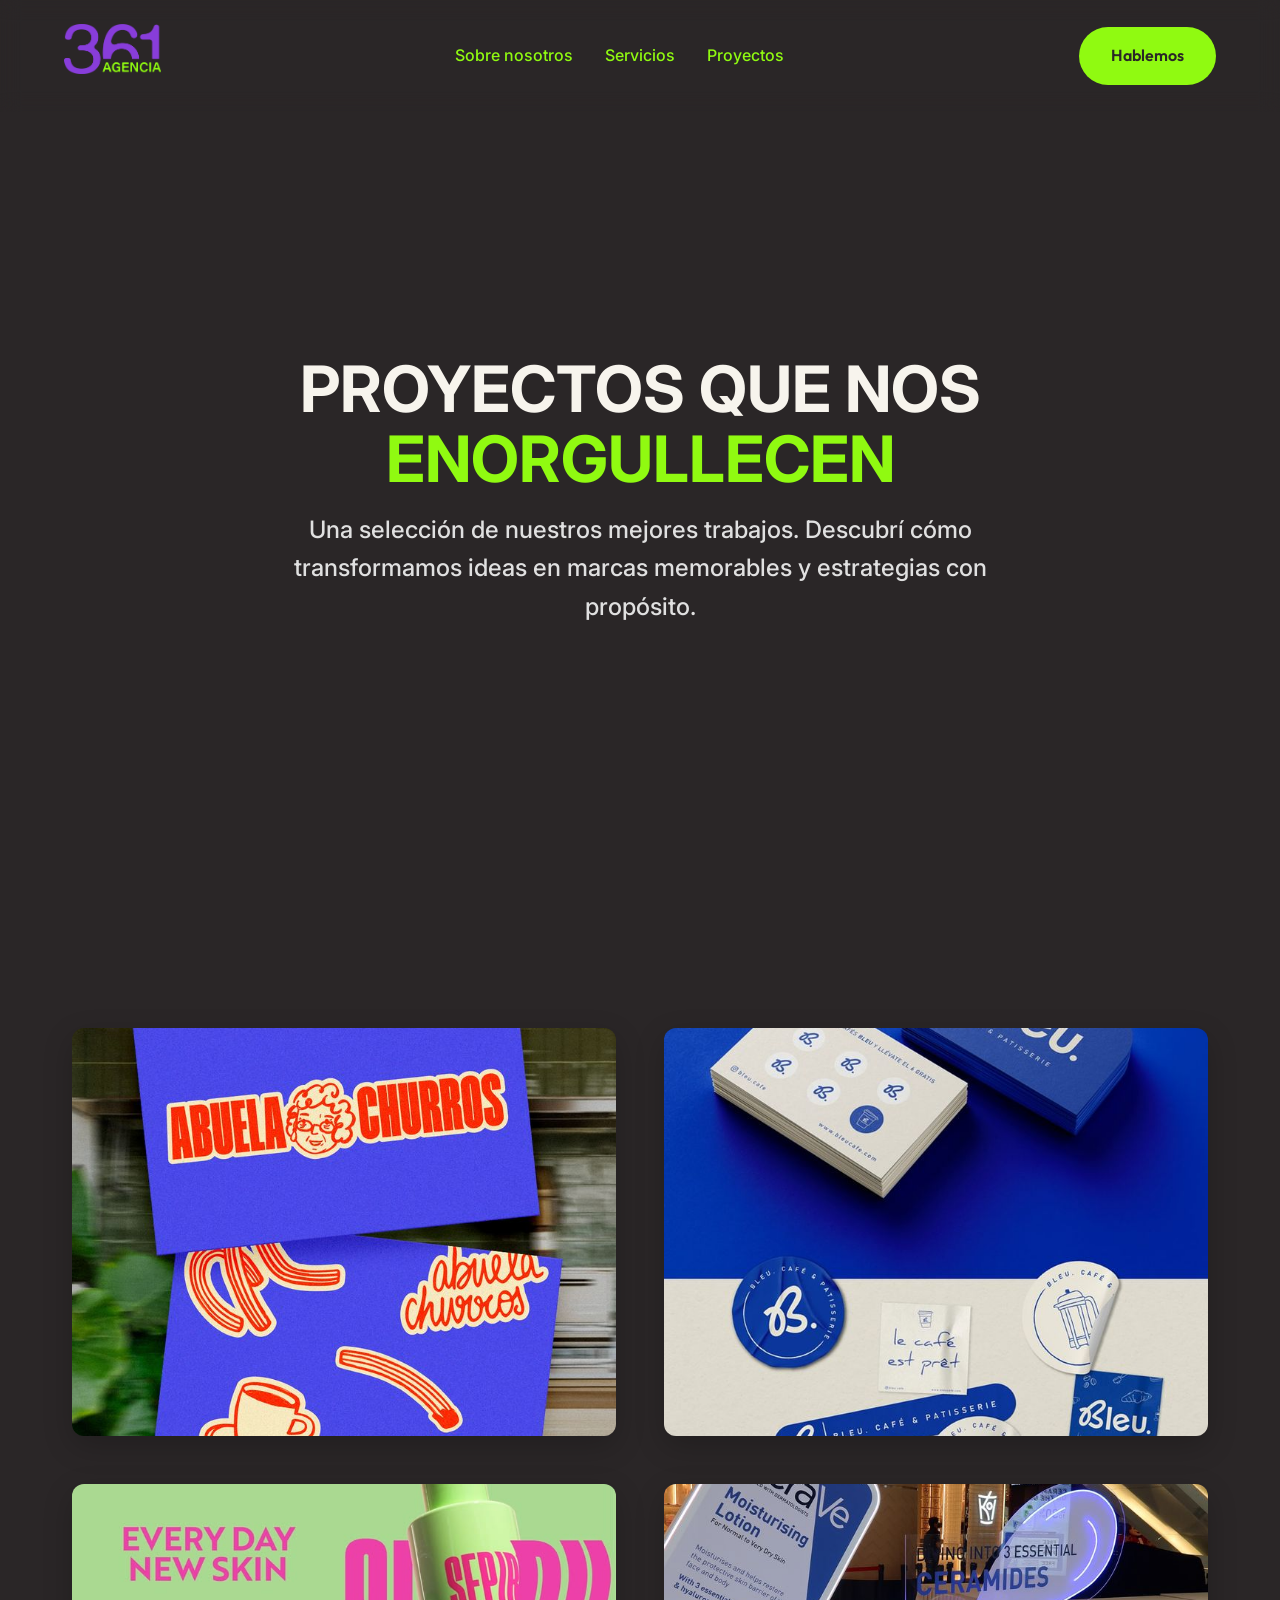
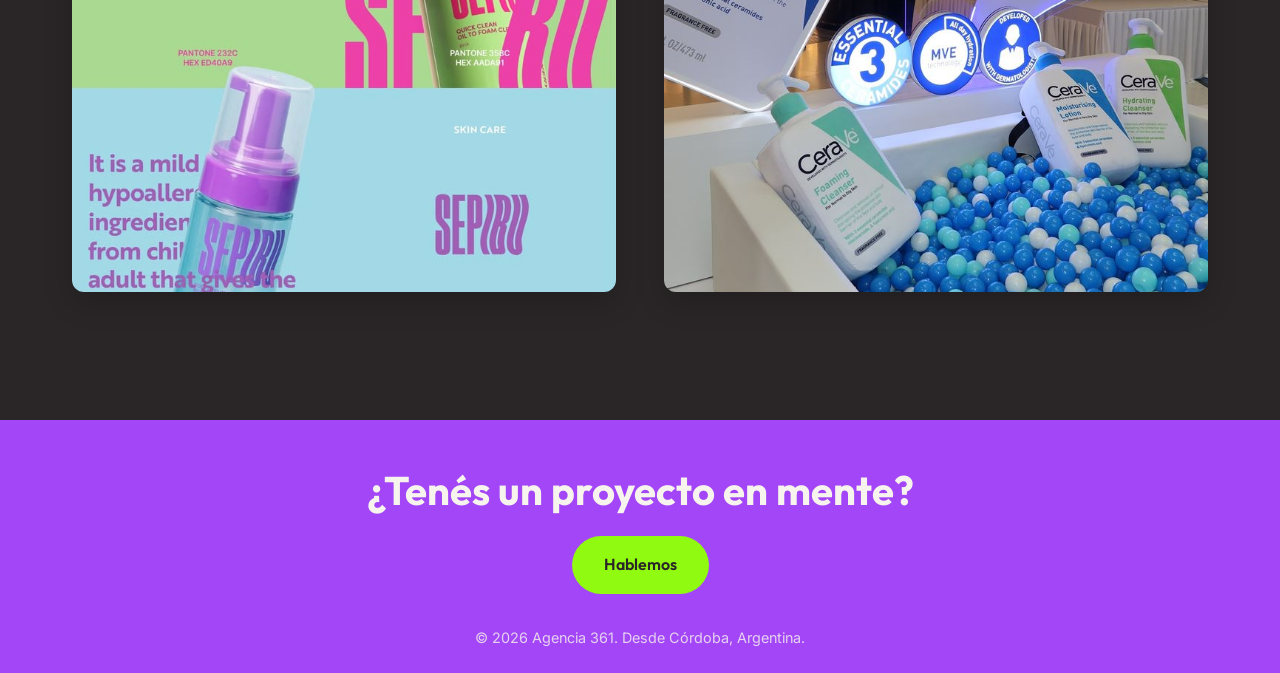
==== proyectos.html @ 06deb08f "innitial commit" ====
<!DOCTYPE html>
<html lang="es">

<head>
    <meta charset="UTF-8">
    <meta name="viewport" content="width=device-width, initial-scale=1.0">
    <title>Proyectos | 361 Agencia</title>
    <link rel="stylesheet" href="style.css">
    <link rel="preconnect" href="https://fonts.googleapis.com">
    <link rel="preconnect" href="https://fonts.gstatic.com" crossorigin>
    <link href="https://fonts.googleapis.com/css2?family=Inter:wght@400;500&family=Outfit:wght@700;900&display=swap"
        rel="stylesheet">
    <script src="https://cdnjs.cloudflare.com/ajax/libs/gsap/3.12.5/gsap.min.js"></script>
</head>

<body>
    <!-- Cursor personalizado global -->
    <div id="cursor"></div>

    <nav class="navbar">
        <div class="logo">
            <a href="index.html"><img src="img/PRINC - COLOR.png" alt="361 Agencia"></a>
        </div>
        <ul class="nav-links">
            <!-- Actualizamos el link al nuevo ID -->
            <li><a href="#sobre-nosotros">Sobre nosotros</a></li>
            <li><a href="servicios.html">Servicios</a></li>
            <li><a href="proyectos.html">Proyectos</a></li>
        </ul>
        <a href="https://whatsapp.com" class="btn-primary">Hablemos</a>
    </nav>

    <!-- NUEVO HERO DE PROYECTOS (100vh) -->
    <header class="projects-hero">
        <div class="container" id="hero-text-content">
            <h1 class="section-title-proyectos" style="margin-bottom: 1rem;">Proyectos que nos <span
                    class="highlight-green">enorgullecen</span></h1>
            <p class="large-text" style="max-width: 700px; margin: 0 auto; color: #e0e0e0;">
                Una selección de nuestros mejores trabajos. Descubrí cómo transformamos ideas en marcas memorables y
                estrategias con propósito.
            </p>
        </div>
    </header>

    <!-- Grilla de Proyectos (2x2) -->
    <section class="projects section-reveal">
        <div class="container">
            <div class="projects-grid">

                <!-- Proyecto 1 -->
                <div class="project-card">
                    <img src="img/PROYECTOS/1.jpeg" alt="Proyecto 1" class="img-base">
                    <img src="img/PROYECTOS/1.2.jpeg" alt="Proyecto 1 hover" class="img-hover">
                    <div class="project-info">
                        <h3>Abuela Churros</h3>
                        <p>Branding & Identidad</p>
                    </div>
                </div>

                <!-- Proyecto 2 -->
                <div class="project-card">
                    <img src="img/PROYECTOS/2.jpeg" alt="Proyecto 2" class="img-base">
                    <img src="img/PROYECTOS/2.2.jpeg" alt="Proyecto 2 hover" class="img-hover">
                    <div class="project-info">
                        <h3>Bleu Cafeteria</h3>
                        <p>Branding & Identidad</p>
                    </div>
                </div>

                <!-- Proyecto 3 -->
                <div class="project-card">
                    <img src="img/PROYECTOS/3.jpeg" alt="Proyecto 3" class="img-base">
                    <img src="img/PROYECTOS/3.2.jpeg" alt="Proyecto 3 hover" class="img-hover">
                    <div class="project-info">
                        <h3>Sepibu Cosmeticos</h3>
                        <p>Campaña Publicitaria</p>
                    </div>
                </div>

                <!-- Proyecto 4 -->
                <div class="project-card">
                    <img src="img/PROYECTOS/4.jpeg" alt="Proyecto 4" class="img-base">
                    <img src="img/PROYECTOS/4.2.jpeg" alt="Proyecto 4 hover" class="img-hover">
                    <div class="project-info">
                        <h3>CeraVe</h3>
                        <p>Evento</p>
                    </div>
                </div>

            </div>
        </div>
    </section>

    <!-- Footer -->
    <footer id="contacto">
        <div class="container">
            <h2>¿Tenés un proyecto en mente? </h2>
            <a href="https://whatsapp.com" class="btn-primary">Hablemos</a>
            <p class="footer-copy">© 2026 Agencia 361. Desde Córdoba, Argentina.</p>
        </div>
    </footer>

    <!-- Vinculamos el script principal -->
    <script src="main.js"></script>
</body>

</html>
---- style.css ----
/* --- VARIABLES DE MARCA --- */
:root {
    /* Paleta Oficial */
    --color-purple: #a346f7; /* Passion Purple[cite: 2] */
    --color-green: #90fa11;  /* Electric Green[cite: 2] */
    --color-white: #f7f4ed;  /* Reputation White[cite: 2] */
    --color-black: #2a2627;  /* Mistery Black[cite: 2] */

    /* Fuentes */
    --font-heading: 'Outfit', sans-serif;
    --font-body: 'Inter', sans-serif;

    /* Espaciados y estructura */
    --transition: all 0.3s ease;
    --radius: 12px;
}

/* --- RESET & GLOBALES --- */
* {
    margin: 0;
    padding: 0;
    box-sizing: border-box;
}

html {
    scroll-behavior: smooth;
}

body {
    background-color: var(--color-black);
    color: var(--color-white);
    font-family: var(--font-body);
    line-height: 1.6;
    overflow-x: hidden;
}

h1, h2, h3, h4 {
    font-family: var(--font-heading);
    line-height: 1.1;
}

a { text-decoration: none; }
ul { list-style: none; }
.container { max-width: 1200px; margin: 0 auto; padding: 0 2rem; }

/* --- UTILIDADES --- */
.highlight-green { color: var(--color-green); }
.highlight-purple { color: var(--color-purple); }

.btn-primary-hero {
    color: var(--color-green);
    display: inline-block;
    padding: 1rem 2rem;
    border-radius: 50px;
    font-weight: 600;
    font-family: var(--font-heading);
    transition: var(--transition);
    cursor: pointer;
    border: solid var(--color-green) 2px;
}

.btn-primary-hero:hover {
    border: solid var(--color-white) 2px;
    color: var(--color-white);
    transform: translateY(-3px);
}

.btn-primary, .btn-secondary {
    display: inline-block;
    padding: 1rem 2rem;
    border-radius: 50px;
    font-weight: 600;
    font-family: var(--font-heading);
    transition: var(--transition);
    cursor: pointer;
}

.btn-primary {
    background-color: var(--color-green);
    color: var(--color-black);
}

.btn-primary:hover {
    background-color: var(--color-white);
    transform: translateY(-3px);
}

.btn-secondary {
    background-color: transparent;
    color: var(--color-white);
    border: 2px solid var(--color-purple);
}

.btn-secondary:hover {
    background-color: var(--color-purple);
    transform: translateY(-3px);
}

/* --- NAVEGACIÓN --- */
.navbar {
    display: flex;
    justify-content: space-between;
    align-items: center;
    padding: 1.5rem 5%;
    position: fixed;
    width: 100%;
    top: 0;
    z-index: 100;
    backdrop-filter: blur(10px);
}

.logo {
    font-size: 2rem;
    font-family: var(--font-heading);
    font-weight: 900;
    color: var(--color-white);
}

.logo img {
    max-height: 50px;
}

.nav-links {
    display: flex;
    gap: 2rem;
}

.nav-links a {
    color: var(--color-green);
    font-weight: 500;
    transition: var(--transition);
}

.nav-links a:hover { color: var(--color-green); }

/* --- REEMPLAZAR ESTA PARTE EN TU STYLE.CSS --- */

/* HERO SECTION */
.hero {
    height: 100vh; 
    background-color: var(--color-black);
    color: var(--color-white);
    
    display: flex;
    align-items: center;
    justify-content: center;
    
    position: relative;
    /* Eliminamos el overflow: hidden; de acá */
}

/* Animaciones fluidas de fondo (se mantienen igual) */
.hero::before {
    content: '';
    position: absolute;
    width: 50vw;
    height: 50vw;
    background: var(--passion-purple);
    filter: blur(120px);
    border-radius: 50%;
    top: -20%;
    left: -10%;
    opacity: 0.3;
    animation: float 8s ease-in-out infinite;
}

.hero::after {
    content: '';
    position: absolute;
    width: 40vw;
    height: 40vw;
    background: var(--electric-green);
    filter: blur(100px);
    border-radius: 50%;
    bottom: -10%;
    right: -10%;
    opacity: 0.2;
    animation: float 10s ease-in-out infinite alternate;
}

@keyframes float {
    0% { transform: translateY(0px) scale(1); }
    50% { transform: translateY(40px) scale(1.05); }
    100% { transform: translateY(0px) scale(1); }
}

.hero-content {
    position: relative;
    z-index: 10;
    width: 100%;
    max-width: 900px;
    padding: 0 20px;
    
    /* Flexbox en columna para apilar H1, P y Botón en el centro absoluto */
    display: flex;
    flex-direction: column;
    align-items: center;      /* Centra los elementos horizontalmente */
    justify-content: center;  /* Centra los elementos verticalmente */
    text-align: center;       /* Asegura que el texto interno esté alineado al medio */
}

.hero h1 {
    font-family: var(--font-headers);
    font-size: clamp(2.5rem, 5vw, 4.5rem);
    line-height: 1.1;
    margin-bottom: 1.5rem;
    text-transform: uppercase;
}



.hero p {
    font-size: 1.25rem;
    margin-bottom: 2.5rem;
    color: #e0e0e0;
    max-width: 600px;
    /* Al usar flex-direction: column, el margin auto ya no es obligatorio, 
       pero mantenemos text-align center por prolijidad */
    text-align: center; 
}

/* Animaciones decorativas (Blobs estilo branding 361) */
.blob {
    position: absolute;
    filter: blur(80px);
    border-radius: 50%;
    z-index: -1; /* <-- Cambiá esto para que vayan por detrás */
    opacity: 0.5;
    animation: float 10s infinite alternate ease-in-out;
    pointer-events: none; 
}

.blob-purple {
    width: 400px;
    height: 400px;
    background: var(--color-purple);
    top: -10%;
    right: 5%;
}

.blob-green {
    width: 300px;
    height: 300px;
    background: var(--color-green);
    bottom: 10%;
    right: 25%;
    animation-delay: -5s;
}

@keyframes float {
    0% { transform: translate(0, 0) scale(1); }
    100% { transform: translate(50px, 50px) scale(1.1); }
}

/* --- SECCIONES GENÉRICAS --- */
section { padding: 8rem 0; }
.section-title { font-size: 3rem; margin-bottom: 3rem; text-align: center;}
.large-text { font-size: 1.5rem; margin-bottom: 1.5rem; font-weight: 500; }

/* --- SERVICIOS (ACORDEÓN Y GRÁFICOS LATERALES) --- */
.services {
    background-color: var(--color-black);
    color: var(--color-black);
    position: relative; /* Importante para que los z-index funcionen bien */
}

.services-list {
    display: flex;
    flex-direction: column;
    gap: 0;
    max-width: 800px;
    margin: 0 auto;
}

.service-item {
    border-bottom: 2px solid var(--color-purple);
    padding: 2rem 0;
    cursor: pointer;
    transition: border-color 0.4s ease;
}

.service-item:hover {
    border-bottom-color: var(--color-green);
}

.service-title {
    font-size: clamp(2rem, 4vw, 3rem);
    color: var(--color-purple);
    margin: 0;
    transition: all 0.4s ease;
    text-align: center;
}

/* Efecto visual en el título al pasar el mouse */
.service-item:hover .service-title {
    color: var(--color-green);
    transform: translateX(20px);
}

/* MAGIA DEL ACORDEÓN */
.service-content {
    display: grid;
    grid-template-rows: 0fr;
    transition: grid-template-rows 0.5s cubic-bezier(0.16, 1, 0.3, 1);
}

.service-item:hover .service-content {
    grid-template-rows: 1fr;
}

.service-inner {
    overflow: hidden; 
}

/* LA NUEVA CARD DESPLEGABLE RECTANGULAR */
.service-card-expanded {
    background-color: var(--color-purple); /* Fondo oscuro para destacar la forma */
    border-radius: var(--radius);
    margin-top: 1.5rem;
    margin-bottom: 1rem;
    
    /* Mucho padding arriba y abajo para hacerla más alta */
    padding: 4rem 3rem; 
    min-height: 200px; /* Forzamos un alto mínimo para que sea un rectángulo notorio */
    
    display: flex;
    align-items: center;
    border-bottom: 4px solid var(--color-green); /* Detalle de color de la marca */
    
    /* Animación extra para que el texto aparezca suave */
    opacity: 0;
    transform: translateY(-10px);
    transition: all 0.4s ease 0.1s;
}

.service-item:hover .service-card-expanded {
    opacity: 1;
    transform: translateY(0);
}

.service-card-expanded p {
    font-size: 1.25rem;
    color: var(--color-white);
    margin: 0;
    line-height: 1.6;
    text-align: center;
}
/* --- ANIMACIÓN DE IMÁGENES LATERALES --- */
.side-graphic {
    position: fixed; /* Anclado a la pantalla (viewport) */
    top: 50%;
    transform: translateY(-50%);
    width: 250px; /* Ajustá este tamaño según tus imágenes */
    height: auto;
    z-index: 50; /* Por encima del fondo pero por debajo del navbar */
    opacity: 0;
    pointer-events: none; /* Evita que la imagen interfiera con el mouse/hover */
    transition: all 0.6s cubic-bezier(0.16, 1, 0.3, 1);
}

.side-graphic.left {
    left: -300px; /* Escondido fuera de la pantalla a la izquierda */
}

.side-graphic.right {
    right: -300px; /* Escondido fuera de la pantalla a la derecha */
}

/* Al hacer hover en el ítem, las imágenes correspondientes entran a la pantalla */
.service-item:hover .side-graphic.left {
    left: 5vw;
    opacity: 1;
}

.service-item:hover .side-graphic.right {
    right: 5vw;
    opacity: 1;
}

/* En celulares anulamos las imágenes laterales para que no tapen la pantalla */
@media (max-width: 900px) {
    .side-graphic {
        display: none;
    }
    .service-item:hover .service-title {
        transform: translateX(10px);
    }
}

.service-card h3 { font-size: 1.5rem; margin-bottom: 1rem; }

/* --- DIFERENCIAL (SPLIT LAYOUT) --- */
.split-layout {
    display: flex;
    align-items: center;
    gap: 4rem;
}

.split-text { flex: 1; }
.split-text p { margin-bottom: 1.5rem; font-size: 1.1rem; }
.bold-statement {
    font-size: 1.3rem;
    color: var(--color-green);
    border-left: 4px solid var(--color-purple);
    padding-left: 1.5rem;
    margin-top: 2rem;
}

.split-visual {
    flex: 1;
    display: flex;
    justify-content: center;
}

/* --- CAJA 361 ROTATORIA (CSS PURO) --- */
.box-361 {
    width: 300px;
    height: 300px;
    border-radius: 40px;
    transform: rotate(-10deg);
    transition: transform 0.3s ease, background-color 0.5s ease-in-out;
    box-shadow: 0 20px 40px rgba(0,0,0,0.3);
    
    /* Flexbox para alinear el contenido interno */
    display: flex;
    flex-direction: column;
    justify-content: center;
    padding: 2.5rem;
    
    /* El fondo inicial, luego JS lo cambia */
    background-color: var(--color-green); 
}

.box-361:hover { 
    transform: rotate(0deg) scale(1.05); 
}

/* El contenedor del texto, que usaremos para hacer el fade de opacidad */
.valores-content {
    opacity: 1;
    transition: opacity 0.5s ease-in-out;
    display: flex;
    flex-direction: column;
    justify-content: center;
    height: 100%;
}

/* Estilos de las partes internas de la caja */
.valores-arrow {
    font-size: 2rem;
    margin-bottom: auto; /* Empuja el título hacia el medio */
    line-height: 1;
}

.valores-title {
    font-family: var(--font-heading);
    font-size: 2.2rem;
    font-weight: 900;
    text-transform: uppercase;
    line-height: 1;
    margin-bottom: 0.5rem;
}

.valores-subtitle {
    font-family: var(--font-body);
    font-size: 1.1rem;
    line-height: 1.2;
    font-weight: 400;
}




/* --- METODOLOGÍA (EFECTO STICKY SCROLL) --- */
.methodology {
    padding: 8rem 0;
    background-color: var(--color-black);
    
    /* ACÁ ESTÁ EL TRUCO: 
       Sumamos un extra de scroll al final para que las cartas 
       tengan tiempo y espacio de apilarse por completo. */
    padding-bottom: 30vh; 
}

.method-list {
    list-style: none;
    counter-reset: step-counter;
    position: relative;
    padding: 0;
    
    /* Ocupamos el 90% del ancho de la ventana y centramos */
    width: 95vw;
    margin: 0 auto;
}

.method-step {
    /* Hacemos que se ancle antes, al 5% de la parte superior */
    position: sticky;
    top: 5vh; 
    
    /* Las filas son mucho más altas (90% del alto de la ventana) */
    height: 30vh; 
    
    background-color: var(--color-black);
    
    /* El contenido se dispersa a lo largo del 90vw */
    display: grid;
    grid-template-columns: 150px 1fr 1.5fr; 
    gap: 4rem;
    align-items: center; /* Centra el contenido verticalmente en esos 90vh */
    
    /* La línea ocupa automáticamente el 100% de este bloque (que es el 90vw) */
    border-top: 1px solid var(--color-purple);
    
}

/* Colores alternados de las líneas y los números */
.method-step:nth-child(odd) {
    border-top-color: var(--color-purple);
}
.method-step:nth-child(even) {
    border-top-color: var(--color-green);
}

.method-step:nth-child(odd) .step-number {
    color: var(--color-purple);
}
.method-step:nth-child(even) .step-number {
    color: var(--color-green);
}

/* Tipografía de los números gigante */
.step-number {
    font-family: var(--font-heading);
    font-size: clamp(4rem, 8vw, 7rem); /* Se adapta al tamaño de la pantalla */
    font-weight: 900;
    line-height: 1;
}

.step-number::before {
    counter-increment: step-counter;
    content: "0" counter(step-counter);
}

.step-name {
    font-family: var(--font-heading);
    font-size: clamp(2rem, 3vw, 3rem);
    color: var(--color-white);
    font-weight: 700;
    line-height: 1.1;
}

.step-desc {
    font-size: 1.25rem;
    color: #e0e0e0;
    max-width: 600px;
}

/* --- FOOTER --- */
footer {
    background: var(--color-purple);
    text-align: center;
    /* Redujimos el padding superior e inferior */
    padding: 3rem 0 1.5rem; 
}

footer h2 { 
    /* Achicamos apenitas la fuente y el margen para que encaje mejor */
    font-size: 2.5rem; 
    margin-bottom: 1.5rem; 
}

.footer-copy { 
    /* Redujimos el margen superior a la mitad */
    margin-top: 2rem; 
    font-size: 0.9rem; 
    opacity: 0.8; 
}


/* --- CURSOR PERSONALIZADO Y ANIMACIÓN GSAP --- */
#cursor {
    position: fixed;
    top: 0;
    left: 0;
    width: 15px;
    height: 15px;
    background-color: var(--color-green);
    border-radius: 50%;
    pointer-events: none;
    z-index: 9999;
    transform: translate(-50%, -50%);
    opacity: 0; 
}

/* Ocultamos el cursor del sistema para que solo se vea el verde */
body {
    cursor: none; 
}

/* Las imágenes que deja la estela */
.trail-image {
    position: absolute;
    top: 0;
    left: 0;
    
    /* Hacemos los elementos mucho más pequeños */
    width: clamp(60px, 8vw, 120px); 
    height: auto; /* Mantiene la proporción original exacta del PNG */
    
    object-fit: contain; /* Garantiza que el gráfico jamás se recorte */
    pointer-events: none; /* Crucial para que no bloqueen los botones de abajo */
    
    /* Eliminamos box-shadow, aspect-ratio y border-radius que limitaban la forma */
}

/* --- PROYECTOS (Grilla 2x2 y Hover Effect) --- */
.projects {
    padding-bottom: 8rem;
}

.projects-grid {
    display: grid;
    grid-template-columns: repeat(2, 1fr); /* Crea exactamente 2 columnas */
    gap: 3rem;
}

.project-card {
    position: relative;
    border-radius: var(--radius);
    overflow: hidden;
    aspect-ratio: 4/3; /* Mantiene proporción rectangular horizontal uniforme */
    cursor: pointer;
    background-color: var(--color-black);
    box-shadow: 0 10px 30px rgba(0,0,0,0.2);
}

/* Configuramos ambas imágenes superpuestas */
.project-card img {
    position: absolute;
    top: 0;
    left: 0;
    width: 100%;
    height: 100%;
    object-fit: cover;
    transition: opacity 0.6s ease, transform 0.6s ease;
}

/* La segunda imagen arranca invisible */
.project-card .img-hover {
    opacity: 0;
}

/* Animaciones al pasar el mouse */
.project-card:hover .img-base {
    opacity: 0;
    transform: scale(1.05); /* Pequeño zoom out */
}

.project-card:hover .img-hover {
    opacity: 1;
    transform: scale(1.05); /* Pequeño zoom in al revelar */
}

/* Información del proyecto (título y categoría) */
.project-info {
    position: absolute;
    bottom: 0;
    left: 0;
    width: 100%;
    padding: 3rem 2rem 2rem;
    
    /* Degradado para oscurecer la base y asegurar que el texto se lea bien */
    background: linear-gradient(to top, rgba(42, 38, 39, 0.95), transparent);
    color: var(--color-white);
    
    /* El texto arranca un poco más abajo y transparente */
    transform: translateY(20px);
    opacity: 0;
    transition: all 0.4s ease;
    z-index: 10;
}

.project-card:hover .project-info {
    transform: translateY(0);
    opacity: 1;
}

.project-info h3 {
    font-size: 1.8rem;
    margin-bottom: 0.2rem;
    color: var(--color-green);
    font-family: var(--font-heading);
}

.project-info p {
    font-size: 1rem;
    opacity: 0.9;
}

/* --- HERO DE PROYECTOS (100VH) --- */
.projects-hero {
    height: 100vh;
    display: flex;
    align-items: center;
    justify-content: center;
    text-align: center;
    background-color: var(--color-black);
    position: relative;
    /* Evita que el navbar pise el texto visualmente */
    padding-top: 80px; 
}

#hero-text-content {
    /* Optimiza el rendimiento de las animaciones en el navegador */
    will-change: transform, opacity;
    transform-origin: center center;
}

.section-title-proyectos {
    font-family: var(--font-headers);
    font-size: clamp(2.5rem, 5vw, 4.5rem);
    line-height: 1.1;
    margin-bottom: 1.5rem;
    text-transform: uppercase;
}

/* Responsive para dispositivos móviles */
@media (max-width: 768px) {
    .projects-grid {
        grid-template-columns: 1fr; /* Pasa a 1 sola columna en celular */
        gap: 2rem;
    }
}

/* --- RESPONSIVE --- */
@media (max-width: 768px) {
    .nav-links { display: none; } /* En un proyecto real acá iría el menú hamburguesa */
    .split-layout { flex-direction: column; }
    .hero h1 { font-size: 2.5rem; }
}

@media (max-width: 900px) {
    .method-step {
        grid-template-columns: 1fr; /* Apila todo en una columna */
        gap: 2rem;
        height: auto; /* Anula los 90vh en celular para que no quede raro */
        min-height: 80vh;
        padding-top: 3rem;
        align-items: start;
        align-content: center;
    }
    
    .step-number {
        margin-bottom: 0;
    }
}
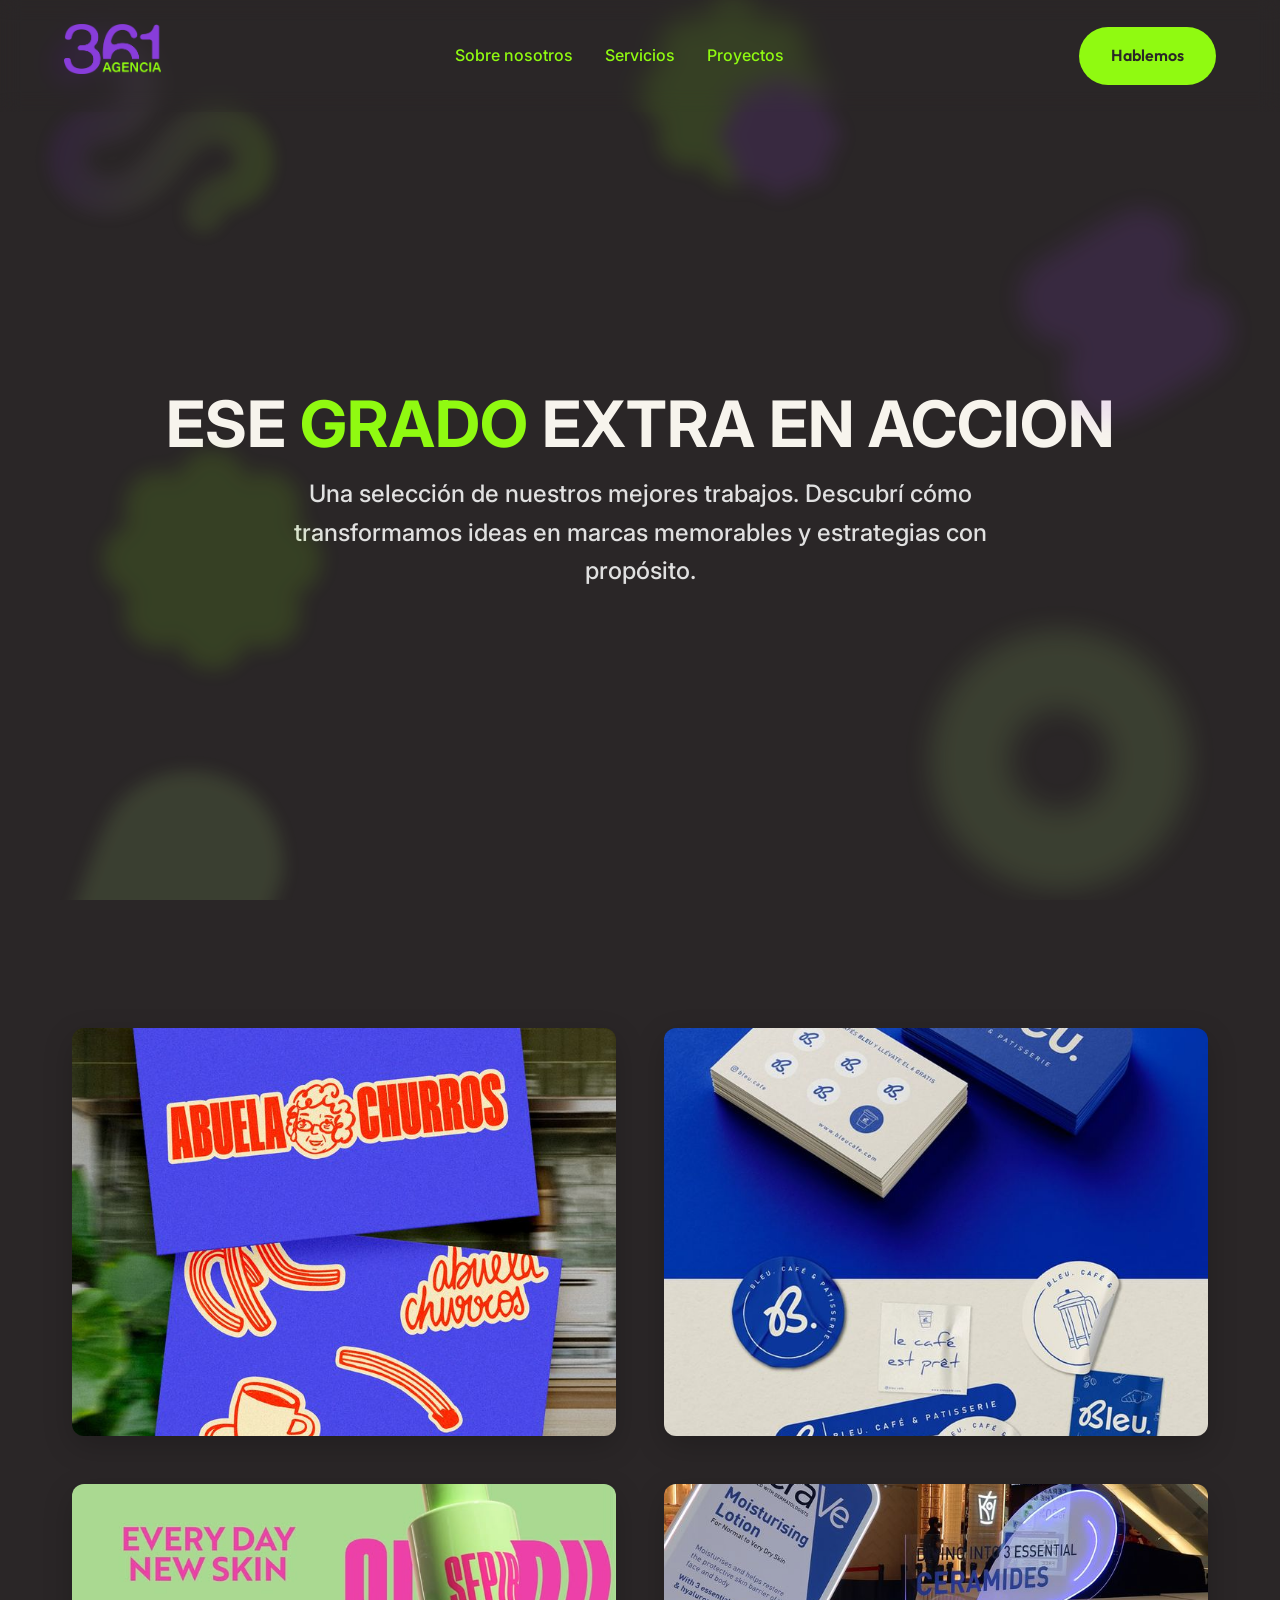
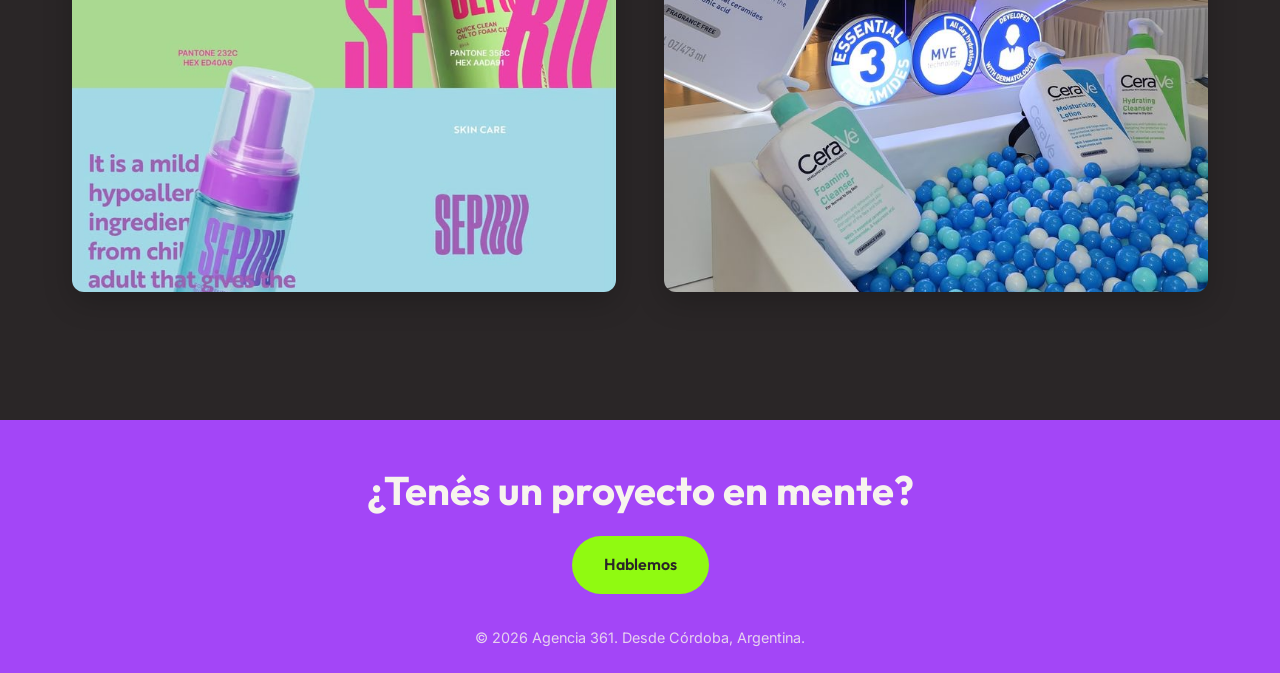
==== commit 1c8c060a: "feat: Mejorar la interactividad y estética del sitio web" ====
--- a/proyectos.html
+++ b/proyectos.html
@@ -23,7 +23,7 @@
         </div>
         <ul class="nav-links">
             <!-- Actualizamos el link al nuevo ID -->
-            <li><a href="#sobre-nosotros">Sobre nosotros</a></li>
+            <li><a href="index.html#sobre-nosotros">Sobre nosotros</a></li>
             <li><a href="servicios.html">Servicios</a></li>
             <li><a href="proyectos.html">Proyectos</a></li>
         </ul>
@@ -33,17 +33,26 @@
     <!-- NUEVO HERO DE PROYECTOS (100vh) -->
     <header class="projects-hero">
         <div class="container" id="hero-text-content">
-            <h1 class="section-title-proyectos" style="margin-bottom: 1rem;">Proyectos que nos <span
-                    class="highlight-green">enorgullecen</span></h1>
+            <h1 class="section-title-proyectos" style="margin-bottom: 1rem;">Ese <span
+                    class="highlight-green">grado</span> extra en accion</h1>
             <p class="large-text" style="max-width: 700px; margin: 0 auto; color: #e0e0e0;">
                 Una selección de nuestros mejores trabajos. Descubrí cómo transformamos ideas en marcas memorables y
                 estrategias con propósito.
             </p>
         </div>
+        <div class="global-bg-decorations">
+            <img src="./img/ELEMENTOS/Recurso%2032.png" class="bg-element el-4" alt="">
+            <img src="./img/ELEMENTOS/Recurso%2036.png" class="bg-element el-5" alt="">
+            <img src="./img/ELEMENTOS/Recurso%2038.png" class="bg-element el-6" alt="">
+            <img src="./img/ELEMENTOS/Recurso%2022.png" class="bg-element el-1" alt="">
+            <img src="./img/ELEMENTOS/Recurso%2024.png" class="bg-element el-2" alt="">
+            <img src="./img/ELEMENTOS/Recurso%2028.png" class="bg-element el-3" alt="">
+        </div>
     </header>
 
     <!-- Grilla de Proyectos (2x2) -->
     <section class="projects section-reveal">
+
         <div class="container">
             <div class="projects-grid">
 
@@ -90,7 +99,14 @@
             </div>
         </div>
     </section>
-
+    <div class="global-bg-decorations">
+        <img src="./img/ELEMENTOS/Recurso%2022.png" class="bg-element el-1" alt="">
+        <img src="./img/ELEMENTOS/Recurso%2024.png" class="bg-element el-2" alt="">
+        <img src="./img/ELEMENTOS/Recurso%2028.png" class="bg-element el-3" alt="">
+        <img src="./img/ELEMENTOS/Recurso%2032.png" class="bg-element el-4" alt="">
+        <img src="./img/ELEMENTOS/Recurso%2036.png" class="bg-element el-5" alt="">
+        <img src="./img/ELEMENTOS/Recurso%2038.png" class="bg-element el-6" alt="">
+    </div>
     <!-- Footer -->
     <footer id="contacto">
         <div class="container">
--- a/style.css
+++ b/style.css
@@ -1,10 +1,14 @@
 /* --- VARIABLES DE MARCA --- */
 :root {
     /* Paleta Oficial */
-    --color-purple: #a346f7; /* Passion Purple[cite: 2] */
-    --color-green: #90fa11;  /* Electric Green[cite: 2] */
-    --color-white: #f7f4ed;  /* Reputation White[cite: 2] */
-    --color-black: #2a2627;  /* Mistery Black[cite: 2] */
+    --color-purple: #a346f7;
+    /* Passion Purple[cite: 2] */
+    --color-green: #90fa11;
+    /* Electric Green[cite: 2] */
+    --color-white: #f7f4ed;
+    /* Reputation White[cite: 2] */
+    --color-black: #2a2627;
+    /* Mistery Black[cite: 2] */
 
     /* Fuentes */
     --font-heading: 'Outfit', sans-serif;
@@ -26,26 +30,113 @@
     scroll-behavior: smooth;
 }
 
+/* --- CONFIGURACIÓN GENERAL DEL BODY --- */
 body {
     background-color: var(--color-black);
     color: var(--color-white);
     font-family: var(--font-body);
     line-height: 1.6;
     overflow-x: hidden;
-}
-
-h1, h2, h3, h4 {
+    position: relative; /* <-- ESTO ES LO ÚNICO QUE FALTABA AGREGAR */
+}
+
+/* Aseguramos que el contenido principal flote por encima del fondo decorativo */
+section, header, footer, .navbar {
+    position: relative;
+    z-index: 2; 
+}
+
+/* --- ELEMENTOS DECORATIVOS GLOBALES (BLUR FIJO DE FONDO) --- */
+.global-bg-decorations {
+    position: fixed; /* Cambiamos a fixed para que cubra toda la pantalla de punta a punta */
+    top: 0;
+    left: 0;
+    width: 100vw;
+    height: 100vh;
+    pointer-events: none; /* Nunca interfiere con los clics */
+    z-index: 1; /* Por detrás de las secciones */
+    overflow: hidden;
+}
+
+.bg-element {
+    position: absolute;
+    width: 200px;
+    height: auto;
+    opacity: 0.12; /* Sutil tipo marca de agua */
+    filter: blur(10px); /* Efecto esmerilado */
+}
+
+/* --- DISPERSIÓN POR TODA LA PÁGINA --- */
+.el-1 {
+    top: 5%;
+    left: 3%;
+    width: 240px;
+    transform: rotate(15deg);
+    filter: blur(8px);
+}
+
+.el-2 {
+    top: 25%;
+    right: 5%;
+    width: 180px;
+    transform: rotate(-30deg);
+    filter: blur(12px);
+}
+
+.el-3 {
+    top: 50%;
+    left: 8%;
+    width: 220px;
+    transform: rotate(45deg);
+    filter: blur(10px);
+}
+
+.el-4 {
+    top: 70%;
+    right: 7%;
+    width: 260px;
+    transform: rotate(-15deg);
+    filter: blur(14px);
+}
+
+.el-5 {
+    top: 85%;
+    left: 5%;
+    width: 190px;
+    transform: rotate(20deg);
+    filter: blur(9px);
+}
+
+h1,
+h2,
+h3,
+h4 {
     font-family: var(--font-heading);
     line-height: 1.1;
 }
 
-a { text-decoration: none; }
-ul { list-style: none; }
-.container { max-width: 1200px; margin: 0 auto; padding: 0 2rem; }
+a {
+    text-decoration: none;
+}
+
+ul {
+    list-style: none;
+}
+
+.container {
+    max-width: 1200px;
+    margin: 0 auto;
+    padding: 0 2rem;
+}
 
 /* --- UTILIDADES --- */
-.highlight-green { color: var(--color-green); }
-.highlight-purple { color: var(--color-purple); }
+.highlight-green {
+    color: var(--color-green);
+}
+
+.highlight-purple {
+    color: var(--color-purple);
+}
 
 .btn-primary-hero {
     color: var(--color-green);
@@ -65,7 +156,8 @@
     transform: translateY(-3px);
 }
 
-.btn-primary, .btn-secondary {
+.btn-primary,
+.btn-secondary {
     display: inline-block;
     padding: 1rem 2rem;
     border-radius: 50px;
@@ -94,6 +186,17 @@
 .btn-secondary:hover {
     background-color: var(--color-purple);
     transform: translateY(-3px);
+}
+
+/* --- ENCABEZADOS DE SECCIÓN CENTRADOS --- */
+.section-header {
+    display: flex;
+    flex-direction: column;
+    align-items: center;
+    /* Centra los elementos horizontalmente */
+    text-align: center;
+    /* Asegura que el texto en sí esté centrado */
+    width: 100%;
 }
 
 /* --- NAVEGACIÓN --- */
@@ -131,22 +234,29 @@
     transition: var(--transition);
 }
 
-.nav-links a:hover { color: var(--color-green); }
+.nav-links a:hover {
+    color: var(--color-green);
+}
 
 /* --- REEMPLAZAR ESTA PARTE EN TU STYLE.CSS --- */
 
 /* HERO SECTION */
 .hero {
-    height: 100vh; 
+    /* Cambiamos height por min-height para mayor adaptabilidad */
+    min-height: 100vh;
+
     background-color: var(--color-black);
     color: var(--color-white);
-    
+
     display: flex;
     align-items: center;
     justify-content: center;
-    
     position: relative;
-    /* Eliminamos el overflow: hidden; de acá */
+
+    /* Le damos un respiro superior para que no choque con la navbar fija */
+    padding-top: 120px;
+    /* Le damos padding inferior por si la pantalla es muy chica */
+    padding-bottom: 40px;
 }
 
 /* Animaciones fluidas de fondo (se mantienen igual) */
@@ -179,9 +289,17 @@
 }
 
 @keyframes float {
-    0% { transform: translateY(0px) scale(1); }
-    50% { transform: translateY(40px) scale(1.05); }
-    100% { transform: translateY(0px) scale(1); }
+    0% {
+        transform: translateY(0px) scale(1);
+    }
+
+    50% {
+        transform: translateY(40px) scale(1.05);
+    }
+
+    100% {
+        transform: translateY(0px) scale(1);
+    }
 }
 
 .hero-content {
@@ -190,13 +308,16 @@
     width: 100%;
     max-width: 900px;
     padding: 0 20px;
-    
+
     /* Flexbox en columna para apilar H1, P y Botón en el centro absoluto */
     display: flex;
     flex-direction: column;
-    align-items: center;      /* Centra los elementos horizontalmente */
-    justify-content: center;  /* Centra los elementos verticalmente */
-    text-align: center;       /* Asegura que el texto interno esté alineado al medio */
+    align-items: center;
+    /* Centra los elementos horizontalmente */
+    justify-content: center;
+    /* Centra los elementos verticalmente */
+    text-align: center;
+    /* Asegura que el texto interno esté alineado al medio */
 }
 
 .hero h1 {
@@ -216,7 +337,7 @@
     max-width: 600px;
     /* Al usar flex-direction: column, el margin auto ya no es obligatorio, 
        pero mantenemos text-align center por prolijidad */
-    text-align: center; 
+    text-align: center;
 }
 
 /* Animaciones decorativas (Blobs estilo branding 361) */
@@ -224,10 +345,11 @@
     position: absolute;
     filter: blur(80px);
     border-radius: 50%;
-    z-index: -1; /* <-- Cambiá esto para que vayan por detrás */
+    z-index: -1;
+    /* <-- Cambiá esto para que vayan por detrás */
     opacity: 0.5;
     animation: float 10s infinite alternate ease-in-out;
-    pointer-events: none; 
+    pointer-events: none;
 }
 
 .blob-purple {
@@ -248,20 +370,45 @@
 }
 
 @keyframes float {
-    0% { transform: translate(0, 0) scale(1); }
-    100% { transform: translate(50px, 50px) scale(1.1); }
+    0% {
+        transform: translate(0, 0) scale(1);
+    }
+
+    100% {
+        transform: translate(50px, 50px) scale(1.1);
+    }
 }
 
 /* --- SECCIONES GENÉRICAS --- */
-section { padding: 8rem 0; }
-.section-title { font-size: 3rem; margin-bottom: 3rem; text-align: center;}
-.large-text { font-size: 1.5rem; margin-bottom: 1.5rem; font-weight: 500; }
+section {
+    padding: 8rem 0;
+}
+
+.section-title {
+    font-size: 3rem;
+    margin-bottom: 3rem;
+    text-align: center;
+}
+
+.large-text {
+    font-size: 1.5rem;
+    margin-bottom: 1.5rem;
+    font-weight: 500;
+}
+
+.small-text {
+    max-width: 800px;
+    color: #e0e0e0;
+    font-size: 1.1rem;
+    padding-bottom: 2rem;
+}
 
 /* --- SERVICIOS (ACORDEÓN Y GRÁFICOS LATERALES) --- */
 .services {
     background-color: var(--color-black);
     color: var(--color-black);
-    position: relative; /* Importante para que los z-index funcionen bien */
+    position: relative;
+    /* Importante para que los z-index funcionen bien */
 }
 
 .services-list {
@@ -272,15 +419,36 @@
     margin: 0 auto;
 }
 
+/* --- EL CONTENEDOR DEL SERVICIO --- */
 .service-item {
     border-bottom: 2px solid var(--color-purple);
-    padding: 2rem 0;
+    /* Le sumamos padding a los costados para que el texto respire del borde de la imagen */
+    padding: 2rem 2rem; 
     cursor: pointer;
     transition: border-color 0.4s ease;
+    
+    /* ESTO ES CLAVE PARA LA IMAGEN DE FONDO */
+    position: relative; 
+    border-radius: var(--radius); /* Bordes redondeados sutiles */
+    overflow: hidden; /* Evita que la imagen sobresalga al hacer el zoom-out */
 }
 
 .service-item:hover {
     border-bottom-color: var(--color-green);
+}
+
+/* Para que el texto e interacciones queden por encima de la imagen de fondo */
+.service-header, 
+.service-content {
+    position: relative;
+    z-index: 2; 
+}
+
+/* --- TÍTULO DEL SERVICIO --- */
+.service-header {
+    display: flex;
+    align-items: center;
+    justify-content: center;
 }
 
 .service-title {
@@ -291,13 +459,37 @@
     text-align: center;
 }
 
-/* Efecto visual en el título al pasar el mouse */
 .service-item:hover .service-title {
     color: var(--color-green);
-    transform: translateX(20px);
-}
-
-/* MAGIA DEL ACORDEÓN */
+}
+
+/* --- LA MAGIA: IMAGEN DE FONDO QUE APARECE --- */
+.service-bg-img {
+    position: absolute;
+    top: 0;
+    left: 0;
+    width: 100%;
+    height: 100%;
+    object-fit: cover; /* Asegura que llene toda la caja sin deformarse */
+    z-index: 0; /* Se va al fondo de todo */
+    
+    /* Filtro oscuro para asegurar que el título y la card se sigan leyendo */
+    filter: brightness(0.35) saturate(1.2); 
+    
+    /* Estado inicial invisible y con un poco de zoom in */
+    opacity: 0;
+    transform: scale(1.1);
+    transition: all 0.6s cubic-bezier(0.16, 1, 0.3, 1);
+    pointer-events: none; /* Evita que moleste al hacer clic */
+}
+
+/* Al pasar el mouse por el servicio, la imagen se revela y hace un zoom out */
+.service-item:hover .service-bg-img {
+    opacity: 1;
+    transform: scale(1);
+}
+
+/* --- MAGIA DEL ACORDEÓN --- */
 .service-content {
     display: grid;
     grid-template-rows: 0fr;
@@ -309,23 +501,30 @@
 }
 
 .service-inner {
-    overflow: hidden; 
-}
-
-/* LA NUEVA CARD DESPLEGABLE RECTANGULAR */
+    overflow: hidden;
+}
+
+/* --- LA NUEVA CARD DESPLEGABLE RECTANGULAR --- */
 .service-card-expanded {
-    background-color: var(--color-purple); /* Fondo oscuro para destacar la forma */
+    /* 
+       Acá pasamos tu Passion Purple (#a346f7) a formato RGB (163, 70, 247).
+       El '0.4' final es la transparencia (40% de color, 60% transparente).
+       Podés subirlo a 0.6 si lo querés más oscuro, o bajarlo a 0.2 para más transparencia. 
+    */
+    background-color: rgba(163, 70, 247, 0.4); 
+    
+    /* ESTA ES LA MAGIA DEL ESMERILADO */
+    backdrop-filter: blur(0.5px);
+    -webkit-backdrop-filter: blur(12px); /* Soporte para Safari */
+    
     border-radius: var(--radius);
     margin-top: 1.5rem;
     margin-bottom: 1rem;
-    
-    /* Mucho padding arriba y abajo para hacerla más alta */
-    padding: 4rem 3rem; 
-    min-height: 200px; /* Forzamos un alto mínimo para que sea un rectángulo notorio */
-    
+    padding: 4rem 3rem;
+    min-height: 200px;
     display: flex;
     align-items: center;
-    border-bottom: 4px solid var(--color-green); /* Detalle de color de la marca */
+    border-bottom: 4px solid var(--color-green);
     
     /* Animación extra para que el texto aparezca suave */
     opacity: 0;
@@ -345,25 +544,32 @@
     line-height: 1.6;
     text-align: center;
 }
+
 /* --- ANIMACIÓN DE IMÁGENES LATERALES --- */
 .side-graphic {
-    position: fixed; /* Anclado a la pantalla (viewport) */
+    position: fixed;
+    /* Anclado a la pantalla (viewport) */
     top: 50%;
     transform: translateY(-50%);
-    width: 250px; /* Ajustá este tamaño según tus imágenes */
+    width: 250px;
+    /* Ajustá este tamaño según tus imágenes */
     height: auto;
-    z-index: 50; /* Por encima del fondo pero por debajo del navbar */
+    z-index: 50;
+    /* Por encima del fondo pero por debajo del navbar */
     opacity: 0;
-    pointer-events: none; /* Evita que la imagen interfiera con el mouse/hover */
+    pointer-events: none;
+    /* Evita que la imagen interfiera con el mouse/hover */
     transition: all 0.6s cubic-bezier(0.16, 1, 0.3, 1);
 }
 
 .side-graphic.left {
-    left: -300px; /* Escondido fuera de la pantalla a la izquierda */
+    left: -300px;
+    /* Escondido fuera de la pantalla a la izquierda */
 }
 
 .side-graphic.right {
-    right: -300px; /* Escondido fuera de la pantalla a la derecha */
+    right: -300px;
+    /* Escondido fuera de la pantalla a la derecha */
 }
 
 /* Al hacer hover en el ítem, las imágenes correspondientes entran a la pantalla */
@@ -382,12 +588,16 @@
     .side-graphic {
         display: none;
     }
+
     .service-item:hover .service-title {
         transform: translateX(10px);
     }
 }
 
-.service-card h3 { font-size: 1.5rem; margin-bottom: 1rem; }
+.service-card h3 {
+    font-size: 1.5rem;
+    margin-bottom: 1rem;
+}
 
 /* --- DIFERENCIAL (SPLIT LAYOUT) --- */
 .split-layout {
@@ -396,8 +606,15 @@
     gap: 4rem;
 }
 
-.split-text { flex: 1; }
-.split-text p { margin-bottom: 1.5rem; font-size: 1.1rem; }
+.split-text {
+    flex: 1;
+}
+
+.split-text p {
+    margin-bottom: 1.5rem;
+    font-size: 1.1rem;
+}
+
 .bold-statement {
     font-size: 1.3rem;
     color: var(--color-green);
@@ -419,20 +636,20 @@
     border-radius: 40px;
     transform: rotate(-10deg);
     transition: transform 0.3s ease, background-color 0.5s ease-in-out;
-    box-shadow: 0 20px 40px rgba(0,0,0,0.3);
-    
+    box-shadow: 0 20px 40px rgba(0, 0, 0, 0.3);
+
     /* Flexbox para alinear el contenido interno */
     display: flex;
     flex-direction: column;
     justify-content: center;
     padding: 2.5rem;
-    
+
     /* El fondo inicial, luego JS lo cambia */
-    background-color: var(--color-green); 
-}
-
-.box-361:hover { 
-    transform: rotate(0deg) scale(1.05); 
+    background-color: var(--color-green);
+}
+
+.box-361:hover {
+    transform: rotate(0deg) scale(1.05);
 }
 
 /* El contenedor del texto, que usaremos para hacer el fade de opacidad */
@@ -448,7 +665,8 @@
 /* Estilos de las partes internas de la caja */
 .valores-arrow {
     font-size: 2rem;
-    margin-bottom: auto; /* Empuja el título hacia el medio */
+    margin-bottom: auto;
+    /* Empuja el título hacia el medio */
     line-height: 1;
 }
 
@@ -472,74 +690,46 @@
 
 
 /* --- METODOLOGÍA (EFECTO STICKY SCROLL) --- */
+/* --- METODOLOGÍA (STICKY CON IMAGEN A LA DERECHA) --- */
 .methodology {
     padding: 8rem 0;
     background-color: var(--color-black);
-    
-    /* ACÁ ESTÁ EL TRUCO: 
-       Sumamos un extra de scroll al final para que las cartas 
-       tengan tiempo y espacio de apilarse por completo. */
-    padding-bottom: 30vh; 
+    /* El extra de scroll para que se apilen */
+    padding-bottom: 30vh;
 }
 
 .method-list {
     list-style: none;
-    counter-reset: step-counter;
     position: relative;
     padding: 0;
-    
     /* Ocupamos el 90% del ancho de la ventana y centramos */
-    width: 95vw;
+    width: min(95vw, 1200px);
     margin: 0 auto;
 }
 
 .method-step {
-    /* Hacemos que se ancle antes, al 5% de la parte superior */
+    /* Efecto Sticky original */
     position: sticky;
-    top: 5vh; 
-    
-    /* Las filas son mucho más altas (90% del alto de la ventana) */
-    height: 30vh; 
-    
+    top: 5vh;
+    height: 30vh;
     background-color: var(--color-black);
-    
-    /* El contenido se dispersa a lo largo del 90vw */
+
+    /* ACÁ ESTÁ EL CAMBIO: 3 columnas (Título | Descripción | Imagen) */
     display: grid;
-    grid-template-columns: 150px 1fr 1.5fr; 
+    grid-template-columns: minmax(180px, 1fr) minmax(0, 1.5fr) minmax(200px, 1fr);
     gap: 4rem;
-    align-items: center; /* Centra el contenido verticalmente en esos 90vh */
-    
-    /* La línea ocupa automáticamente el 100% de este bloque (que es el 90vw) */
+    align-items: center;
+    
     border-top: 1px solid var(--color-purple);
-    
-}
-
-/* Colores alternados de las líneas y los números */
+}
+
+/* Colores alternados de las líneas originales */
 .method-step:nth-child(odd) {
     border-top-color: var(--color-purple);
 }
+
 .method-step:nth-child(even) {
     border-top-color: var(--color-green);
-}
-
-.method-step:nth-child(odd) .step-number {
-    color: var(--color-purple);
-}
-.method-step:nth-child(even) .step-number {
-    color: var(--color-green);
-}
-
-/* Tipografía de los números gigante */
-.step-number {
-    font-family: var(--font-heading);
-    font-size: clamp(4rem, 8vw, 7rem); /* Se adapta al tamaño de la pantalla */
-    font-weight: 900;
-    line-height: 1;
-}
-
-.step-number::before {
-    counter-increment: step-counter;
-    content: "0" counter(step-counter);
 }
 
 .step-name {
@@ -556,25 +746,40 @@
     max-width: 600px;
 }
 
+/* --- LO NUEVO: LA IMAGEN --- */
+.step-image {
+    width: 100%;
+    /* Un poco menos que los 30vh del contenedor para que respire con la línea */
+    height: 24vh; 
+    border-radius: var(--radius);
+    overflow: hidden;
+}
+
+.step-image img {
+    width: 100%;
+    height: 100%;
+    object-fit: cover;
+}
+
 /* --- FOOTER --- */
 footer {
     background: var(--color-purple);
     text-align: center;
     /* Redujimos el padding superior e inferior */
-    padding: 3rem 0 1.5rem; 
-}
-
-footer h2 { 
+    padding: 3rem 0 1.5rem;
+}
+
+footer h2 {
     /* Achicamos apenitas la fuente y el margen para que encaje mejor */
-    font-size: 2.5rem; 
-    margin-bottom: 1.5rem; 
-}
-
-.footer-copy { 
+    font-size: 2.5rem;
+    margin-bottom: 1.5rem;
+}
+
+.footer-copy {
     /* Redujimos el margen superior a la mitad */
-    margin-top: 2rem; 
-    font-size: 0.9rem; 
-    opacity: 0.8; 
+    margin-top: 2rem;
+    font-size: 0.9rem;
+    opacity: 0.8;
 }
 
 
@@ -590,27 +795,28 @@
     pointer-events: none;
     z-index: 9999;
     transform: translate(-50%, -50%);
-    opacity: 0; 
+    opacity: 0;
 }
 
 /* Ocultamos el cursor del sistema para que solo se vea el verde */
-body {
-    cursor: none; 
-}
+
 
 /* Las imágenes que deja la estela */
 .trail-image {
     position: absolute;
     top: 0;
     left: 0;
-    
+
     /* Hacemos los elementos mucho más pequeños */
-    width: clamp(60px, 8vw, 120px); 
-    height: auto; /* Mantiene la proporción original exacta del PNG */
-    
-    object-fit: contain; /* Garantiza que el gráfico jamás se recorte */
-    pointer-events: none; /* Crucial para que no bloqueen los botones de abajo */
-    
+    width: clamp(60px, 8vw, 120px);
+    height: auto;
+    /* Mantiene la proporción original exacta del PNG */
+
+    object-fit: contain;
+    /* Garantiza que el gráfico jamás se recorte */
+    pointer-events: none;
+    /* Crucial para que no bloqueen los botones de abajo */
+
     /* Eliminamos box-shadow, aspect-ratio y border-radius que limitaban la forma */
 }
 
@@ -621,7 +827,8 @@
 
 .projects-grid {
     display: grid;
-    grid-template-columns: repeat(2, 1fr); /* Crea exactamente 2 columnas */
+    grid-template-columns: repeat(2, 1fr);
+    /* Crea exactamente 2 columnas */
     gap: 3rem;
 }
 
@@ -629,10 +836,11 @@
     position: relative;
     border-radius: var(--radius);
     overflow: hidden;
-    aspect-ratio: 4/3; /* Mantiene proporción rectangular horizontal uniforme */
+    aspect-ratio: 4/3;
+    /* Mantiene proporción rectangular horizontal uniforme */
     cursor: pointer;
     background-color: var(--color-black);
-    box-shadow: 0 10px 30px rgba(0,0,0,0.2);
+    box-shadow: 0 10px 30px rgba(0, 0, 0, 0.2);
 }
 
 /* Configuramos ambas imágenes superpuestas */
@@ -654,12 +862,14 @@
 /* Animaciones al pasar el mouse */
 .project-card:hover .img-base {
     opacity: 0;
-    transform: scale(1.05); /* Pequeño zoom out */
+    transform: scale(1.05);
+    /* Pequeño zoom out */
 }
 
 .project-card:hover .img-hover {
     opacity: 1;
-    transform: scale(1.05); /* Pequeño zoom in al revelar */
+    transform: scale(1.05);
+    /* Pequeño zoom in al revelar */
 }
 
 /* Información del proyecto (título y categoría) */
@@ -669,11 +879,11 @@
     left: 0;
     width: 100%;
     padding: 3rem 2rem 2rem;
-    
+
     /* Degradado para oscurecer la base y asegurar que el texto se lea bien */
     background: linear-gradient(to top, rgba(42, 38, 39, 0.95), transparent);
     color: var(--color-white);
-    
+
     /* El texto arranca un poco más abajo y transparente */
     transform: translateY(20px);
     opacity: 0;
@@ -708,7 +918,7 @@
     background-color: var(--color-black);
     position: relative;
     /* Evita que el navbar pise el texto visualmente */
-    padding-top: 80px; 
+    padding-top: 80px;
 }
 
 #hero-text-content {
@@ -725,33 +935,131 @@
     text-transform: uppercase;
 }
 
+/* --- CARRUSEL INFINITO --- */
+.infinite-carousel {
+    padding: 4rem 0; /* Un padding más chico para que actúe como un separador */
+    background-color: var(--color-black);
+    width: 100%;
+    overflow: hidden; /* Oculta todo lo que se salga de la pantalla */
+}
+
+.carousel-wrapper {
+    width: 100%;
+    display: flex;
+    overflow: hidden;
+    
+    /* Máscara opcional: difumina los bordes izquierdo y derecho para un efecto más limpio */
+    -webkit-mask-image: linear-gradient(to right, transparent, black 10%, black 90%, transparent);
+    mask-image: linear-gradient(to right, transparent, black 10%, black 90%, transparent);
+}
+
+.carousel-track {
+    display: flex;
+    gap: 1rem; /* Espacio entre los rectángulos */
+    padding: 0;
+    
+    /* El track mide el ancho de todo su contenido */
+    width: max-content; 
+    
+    /* Animación lineal, continua y que dura 20 segundos */
+    animation: scroll-infinito 20s linear infinite;
+}
+
+/* Detalle pro: Si el usuario pasa el mouse, el carrusel frena para que pueda mirar/cliquear */
+.carousel-wrapper:hover .carousel-track {
+    animation-play-state: paused;
+}
+
+/* Los rectángulos horizontales de prueba */
+.carousel-item {
+    /* Definimos un alto base que se adapte a la pantalla */
+    height: clamp(200px, 25vw, 350px); 
+    
+    /* ACÁ ESTÁ LA MAGIA: Le pasamos las medidas exactas de tus PNG */
+    aspect-ratio: 2000 / 1414; 
+    
+    border-radius: var(--radius);
+    flex-shrink: 0;
+    overflow: hidden; 
+    display: block; 
+}
+
+
+.carousel-item img {
+    width: 100%;
+    height: 100%; 
+    
+    /* Como la caja ahora tiene la misma proporción que la foto, 'cover' o 'contain' funcionan perfecto sin recortar nada */
+    object-fit: cover; 
+    display: block; 
+}
+
+.about-us {
+    /* El linear-gradient actúa como un "vidrio polarizado" oscuro. 
+       El segundo valor es la ruta a tu imagen real */
+    background-image: 
+        linear-gradient(rgba(42, 38, 39, 0.85), rgba(42, 38, 39, 0.95)), 
+        url('./img/BACKGROUND/1.jpeg');
+        
+    background-size: cover; /* Hace que la foto ocupe todo el ancho sin deformarse */
+    background-position: center; /* Centra la foto */
+    
+    /* ESTA LÍNEA ES LA MAGIA: Crea el efecto parallax al scrollear */
+    background-attachment: fixed; 
+    
+    /* Nos aseguramos de mantener un buen padding superior e inferior */
+    padding: 8rem 0; 
+}
+
+/* La matemática de la animación */
+@keyframes scroll-infinito {
+    0% { 
+        transform: translateX(0); 
+    }
+    100% { 
+        /* Si tu gap es de 1rem, le restamos 0.5rem */
+        transform: translateX(calc(-50% - 0.5rem)); 
+    }
+}
+
+
+
 /* Responsive para dispositivos móviles */
 @media (max-width: 768px) {
     .projects-grid {
-        grid-template-columns: 1fr; /* Pasa a 1 sola columna en celular */
+        grid-template-columns: 1fr;
+        /* Pasa a 1 sola columna en celular */
         gap: 2rem;
     }
 }
 
 /* --- RESPONSIVE --- */
 @media (max-width: 768px) {
-    .nav-links { display: none; } /* En un proyecto real acá iría el menú hamburguesa */
-    .split-layout { flex-direction: column; }
-    .hero h1 { font-size: 2.5rem; }
+    .nav-links {
+        display: none;
+    }
+
+    /* En un proyecto real acá iría el menú hamburguesa */
+    .split-layout {
+        flex-direction: column;
+    }
+
+    .hero h1 {
+        font-size: 2.5rem;
+    }
 }
 
 @media (max-width: 900px) {
     .method-step {
-        grid-template-columns: 1fr; /* Apila todo en una columna */
+        grid-template-columns: 1fr;
+        /* Apila todo en una columna */
         gap: 2rem;
-        height: auto; /* Anula los 90vh en celular para que no quede raro */
+        height: auto;
+        /* Anula los 90vh en celular para que no quede raro */
         min-height: 80vh;
         padding-top: 3rem;
         align-items: start;
         align-content: center;
     }
-    
-    .step-number {
-        margin-bottom: 0;
-    }
+
 }
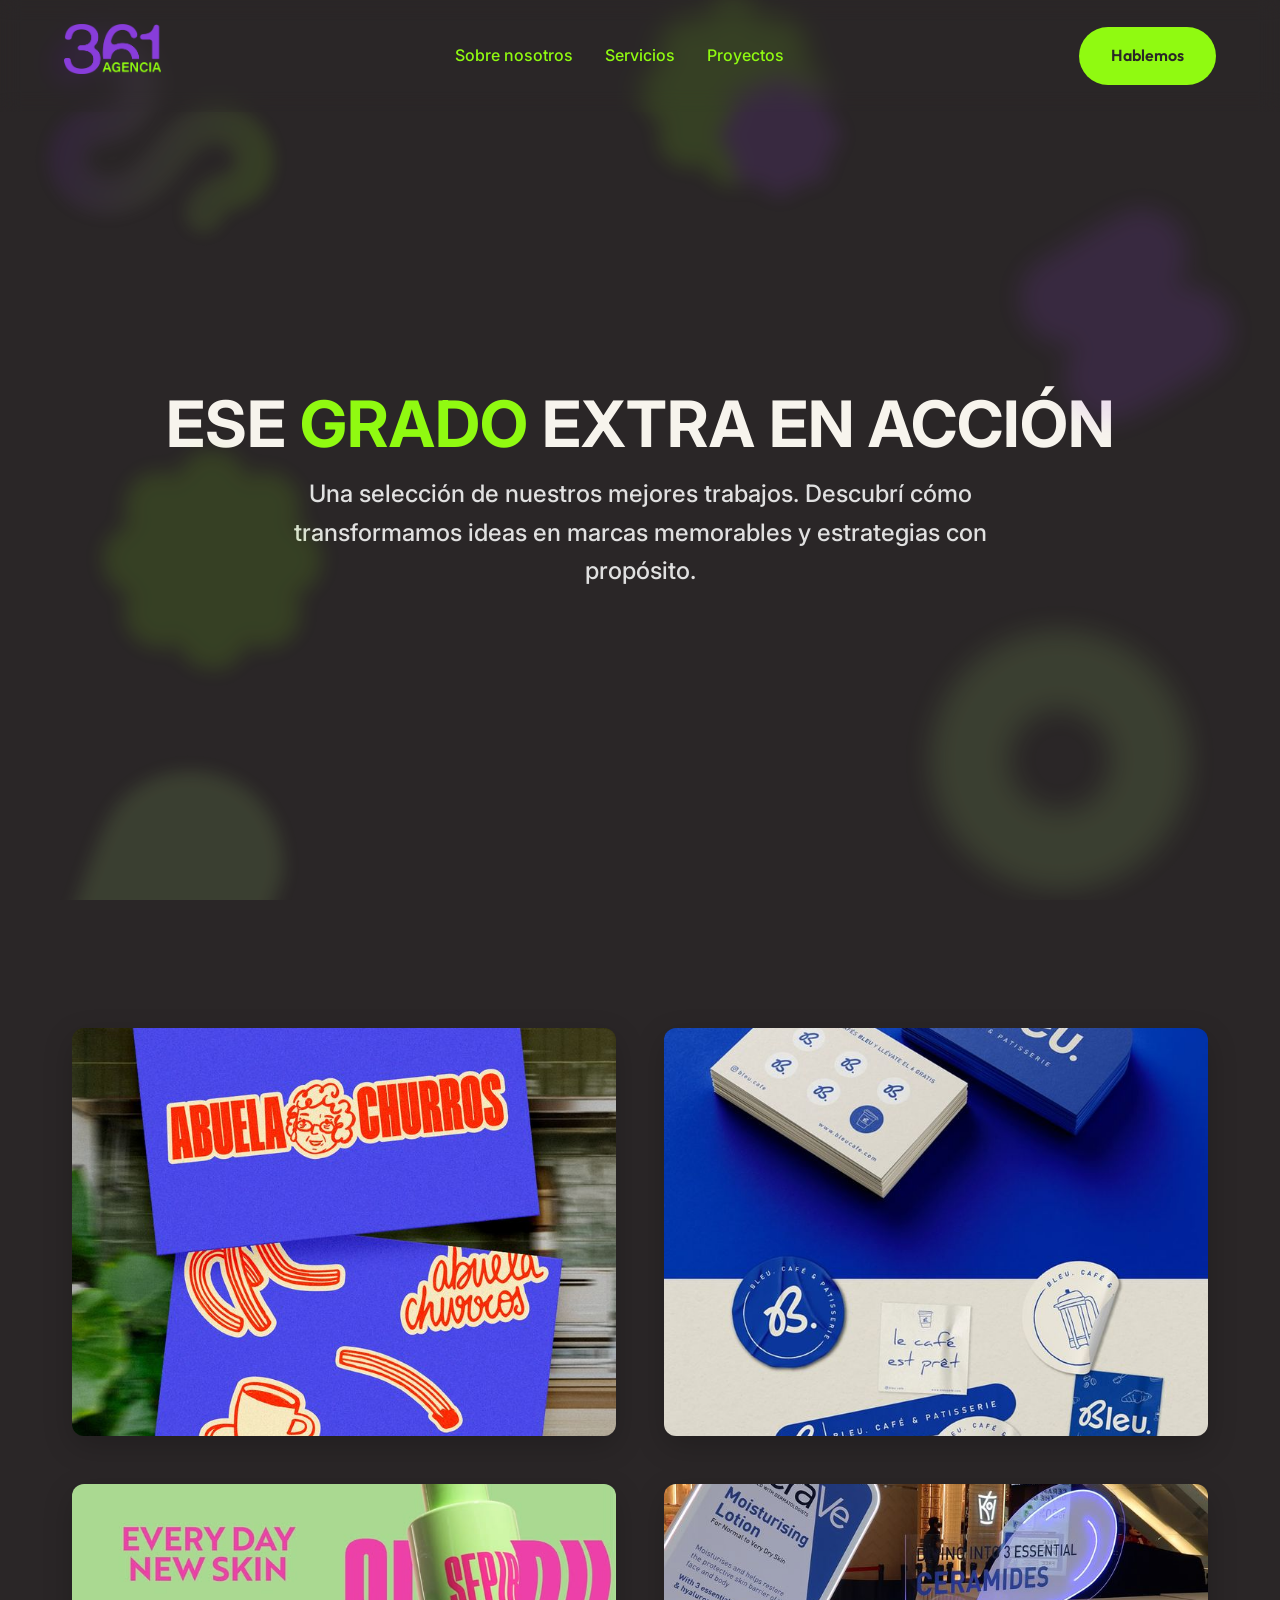
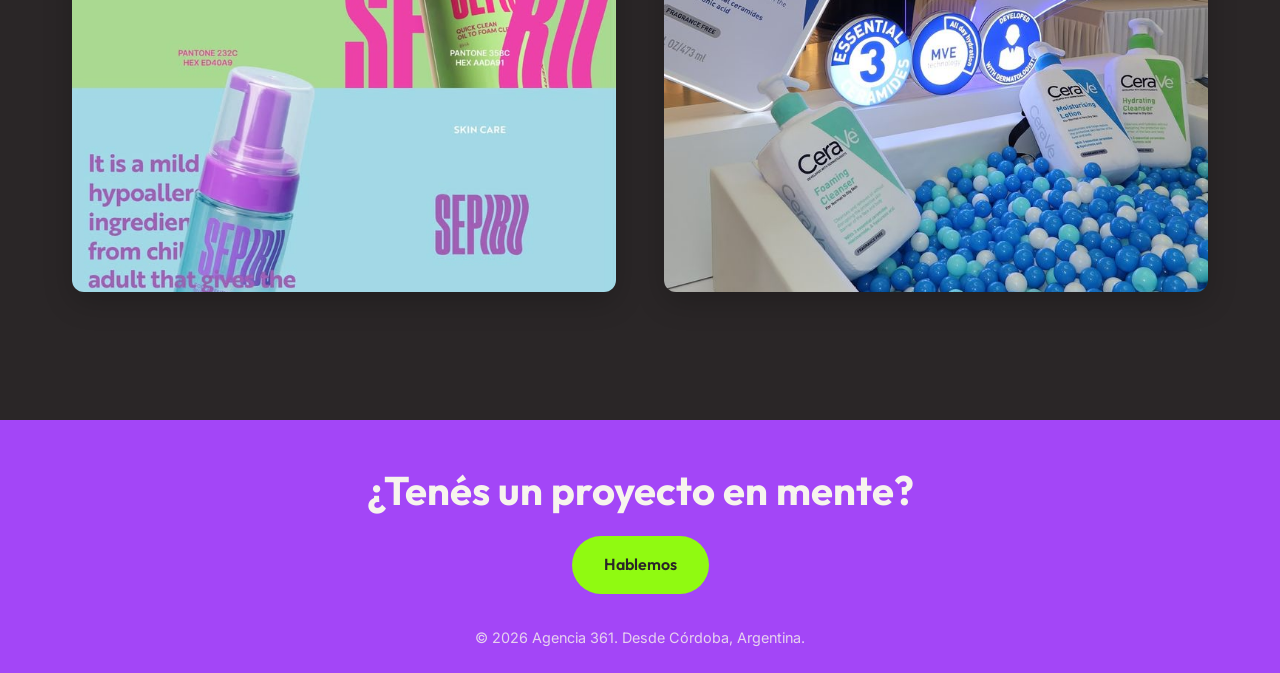
==== commit c98179c3: "fix: Corregir errores tipográficos y mejorar la redacción en HTML" ====
--- a/proyectos.html
+++ b/proyectos.html
@@ -34,7 +34,7 @@
     <header class="projects-hero">
         <div class="container" id="hero-text-content">
             <h1 class="section-title-proyectos" style="margin-bottom: 1rem;">Ese <span
-                    class="highlight-green">grado</span> extra en accion</h1>
+                    class="highlight-green">grado</span> extra en acción</h1>
             <p class="large-text" style="max-width: 700px; margin: 0 auto; color: #e0e0e0;">
                 Una selección de nuestros mejores trabajos. Descubrí cómo transformamos ideas en marcas memorables y
                 estrategias con propósito.
@@ -81,7 +81,7 @@
                     <img src="img/PROYECTOS/3.jpeg" alt="Proyecto 3" class="img-base">
                     <img src="img/PROYECTOS/3.2.jpeg" alt="Proyecto 3 hover" class="img-hover">
                     <div class="project-info">
-                        <h3>Sepibu Cosmeticos</h3>
+                        <h3>Sepibu Cosméticos</h3>
                         <p>Campaña Publicitaria</p>
                     </div>
                 </div>
